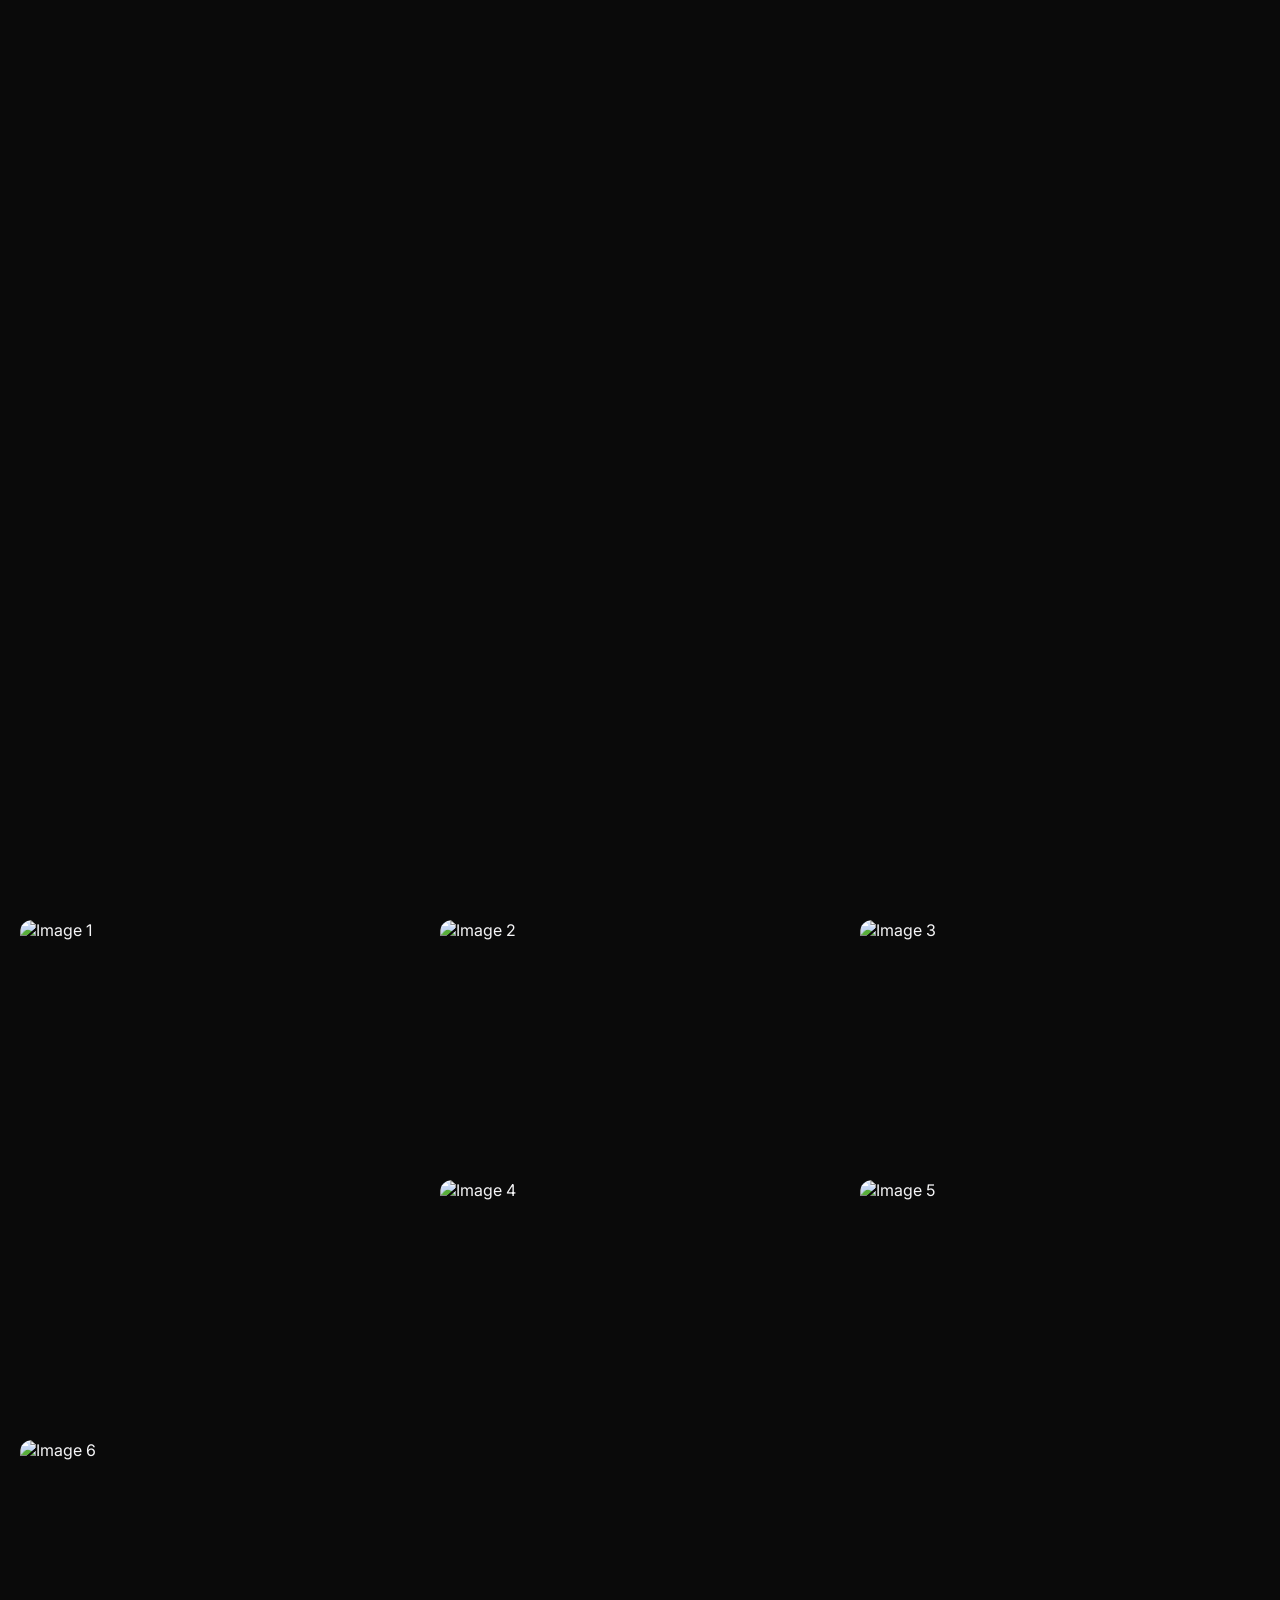
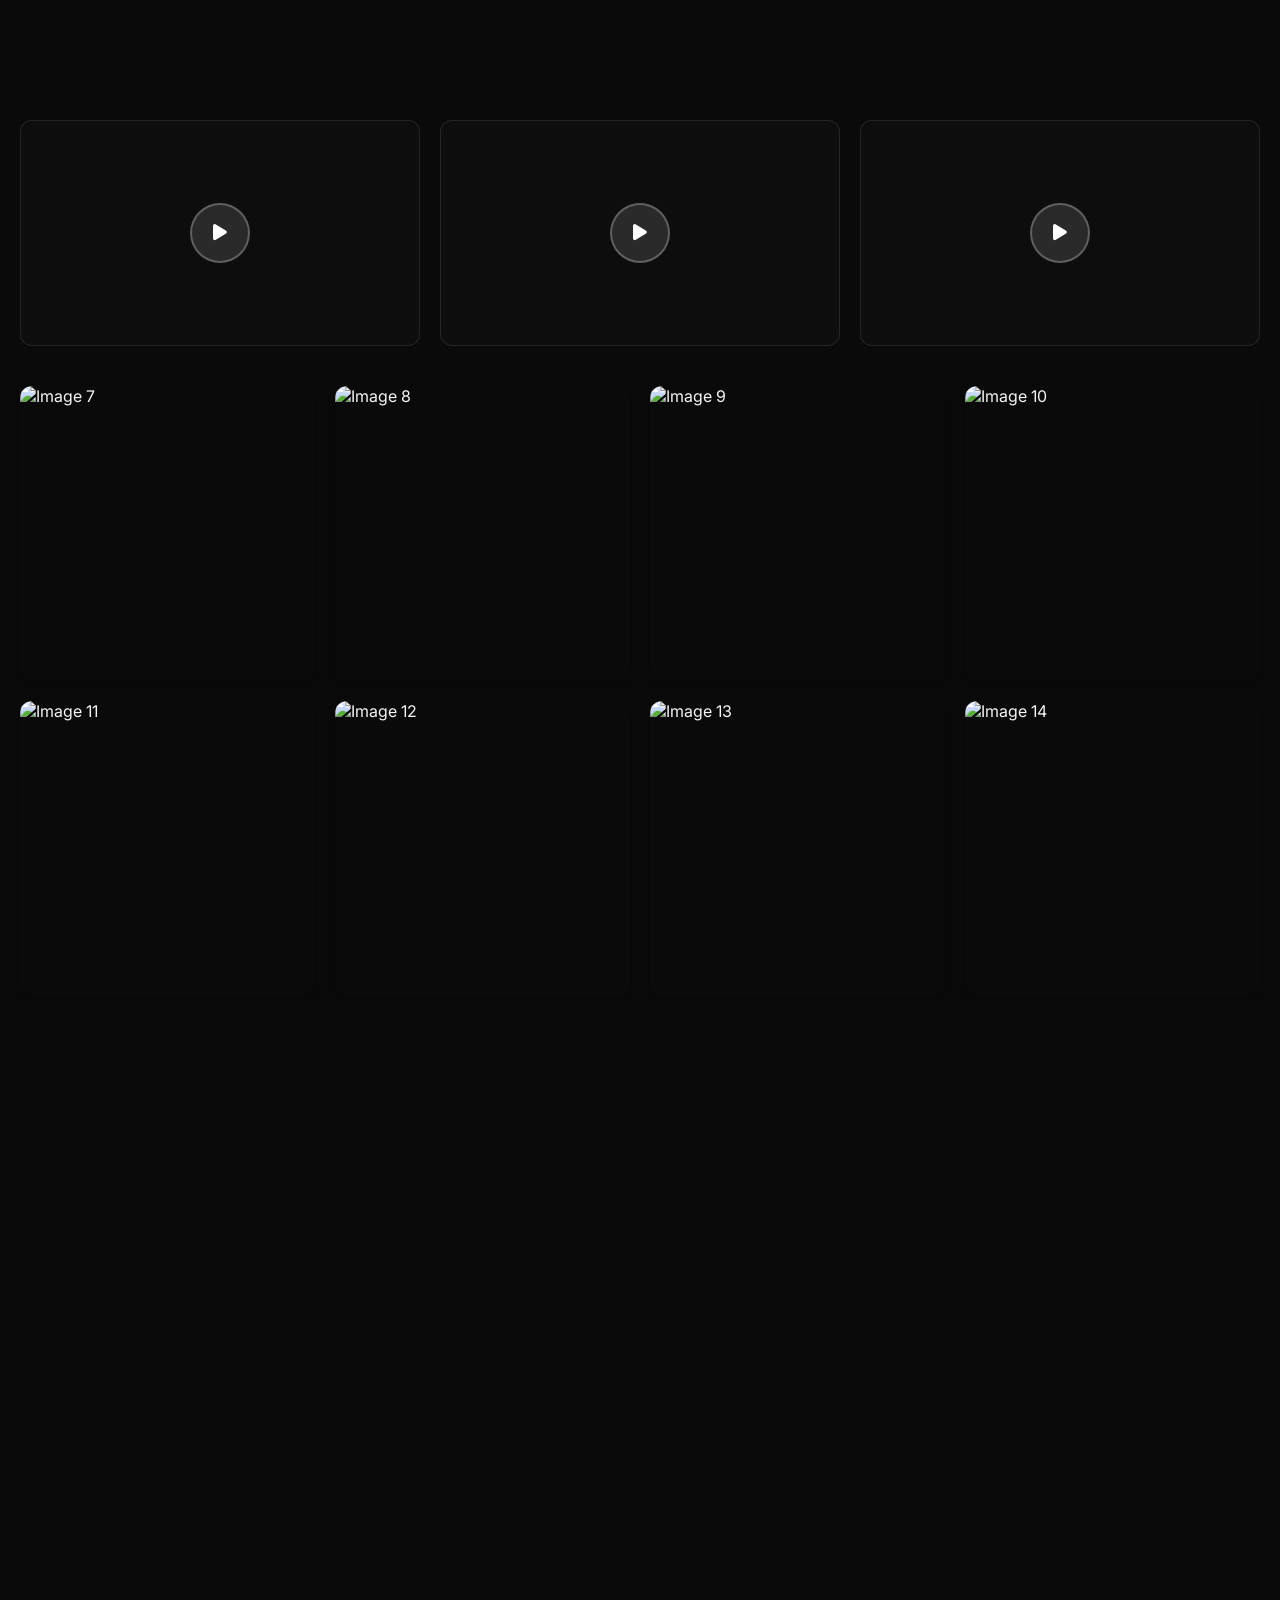
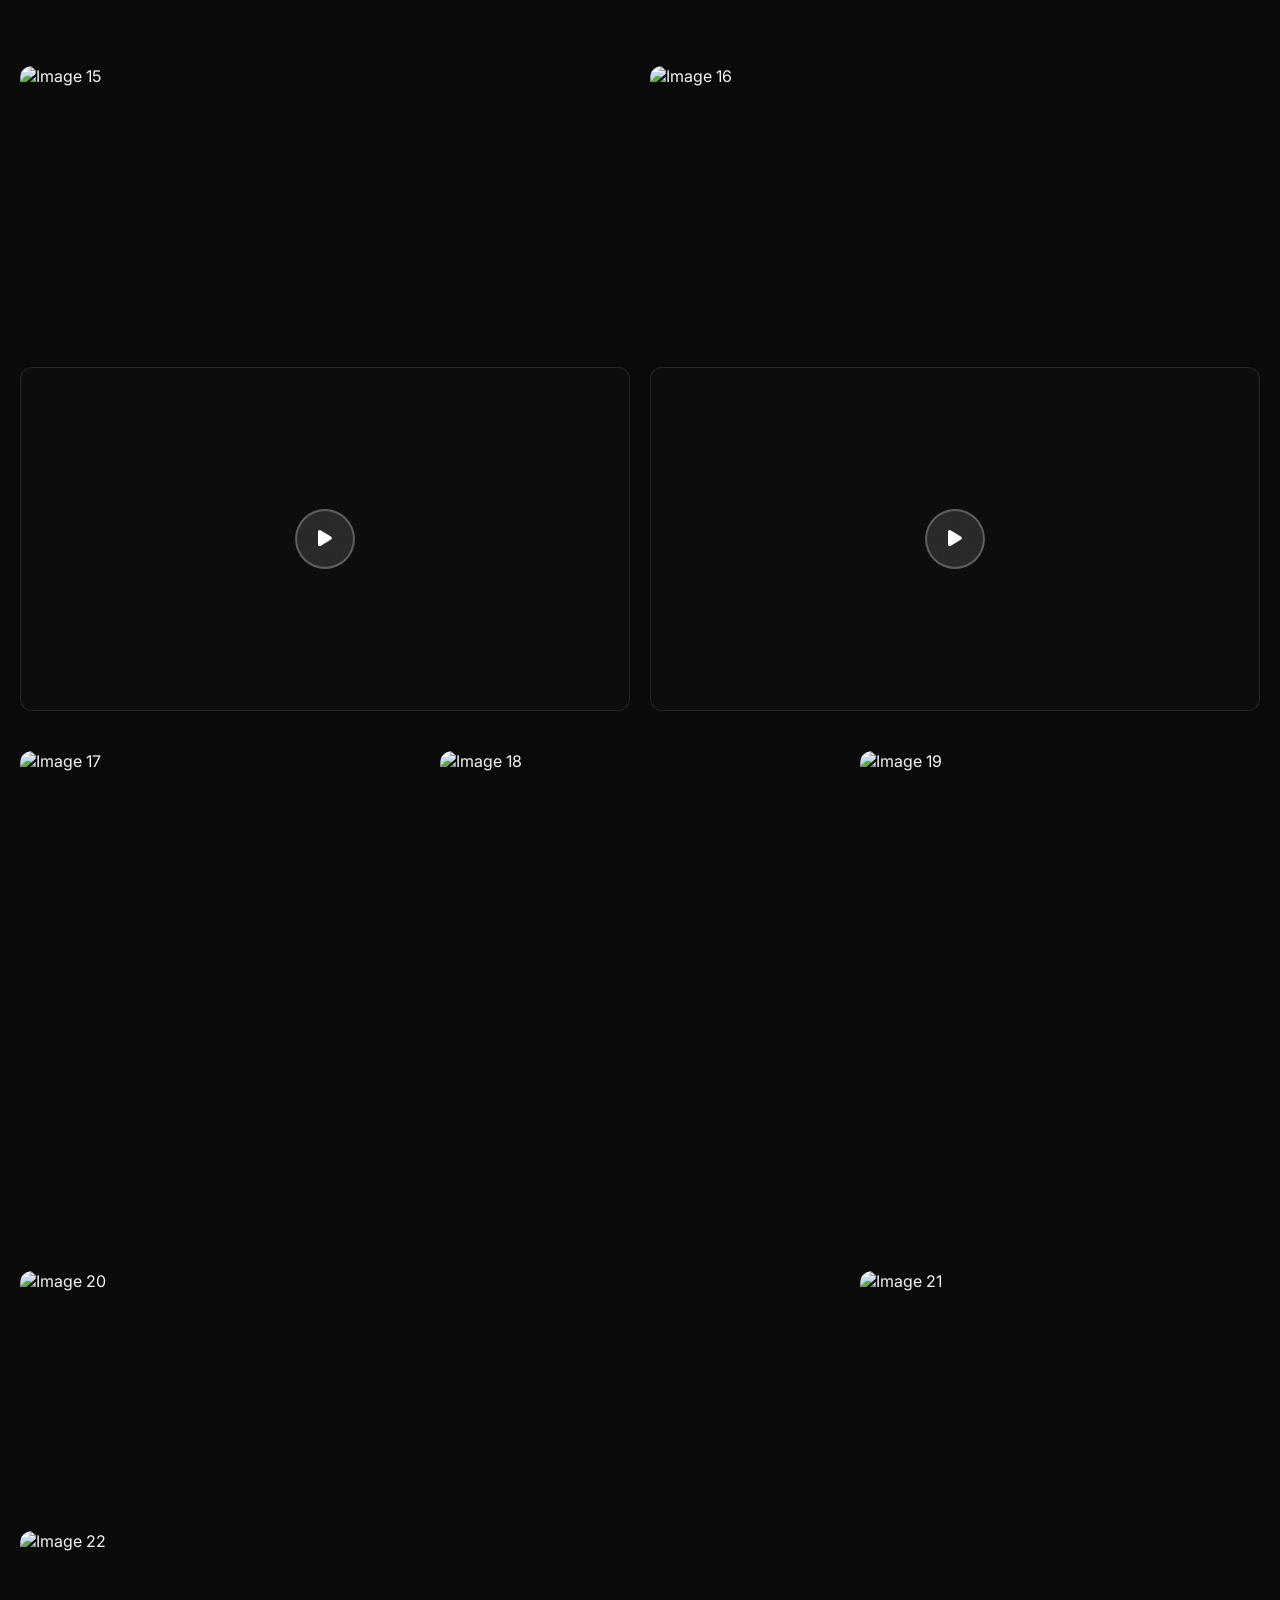
==== index.html @ b15a620a "add content" ====
<!DOCTYPE html>
<html lang="en">
<head>
  <meta charset="UTF-8" />
  <meta name="viewport" content="width=device-width, initial-scale=1.0" />
  <title>Media Showcase</title>
  <meta name="description" content="A premium media showcase of stunning images and cinematic videos." />

  <!-- Google Fonts -->
  <link rel="preconnect" href="https://fonts.googleapis.com" />
  <link rel="preconnect" href="https://fonts.gstatic.com" crossorigin />
  <link href="https://fonts.googleapis.com/css2?family=Inter:wght@300;400;500;600;700;800;900&display=swap" rel="stylesheet" />

  <!-- Font Awesome -->
  <link rel="stylesheet" href="https://cdnjs.cloudflare.com/ajax/libs/font-awesome/6.5.1/css/all.min.css" />

  <!-- Stylesheet -->
  <link rel="stylesheet" href="style.css" />
</head>
<body>

  <!-- ═══════════════════════════════════════════════
       SECTION 1 — Full-width Hero Video
  ═══════════════════════════════════════════════ -->
  <section class="hero-video-section">
    <video autoplay muted loop playsinline class="bg-video">
      <source src="https://vjs.zencdn.net/v/oceans.mp4" type="video/mp4" />
    </video>
    <div class="hero-overlay"></div>
  </section>

  <!-- ═══════════════════════════════════════════════
       SECTION 2 — Masonry Image Grid
  ═══════════════════════════════════════════════ -->
  <section class="media-section">
    <div class="masonry-grid">
      <div class="masonry-item masonry-tall fade-in" data-lightbox="https://picsum.photos/seed/lum1/1200/800">
        <img src="https://picsum.photos/seed/lum1/800/600" alt="Image 1" />
        <div class="item-overlay"><i class="fas fa-expand"></i></div>
      </div>
      <div class="masonry-item fade-in" data-lightbox="https://picsum.photos/seed/lum2/1200/800">
        <img src="https://picsum.photos/seed/lum2/800/600" alt="Image 2" />
        <div class="item-overlay"><i class="fas fa-expand"></i></div>
      </div>
      <div class="masonry-item fade-in" data-lightbox="https://picsum.photos/seed/lum3/1200/800">
        <img src="https://picsum.photos/seed/lum3/800/600" alt="Image 3" />
        <div class="item-overlay"><i class="fas fa-expand"></i></div>
      </div>
      <div class="masonry-item masonry-tall fade-in" data-lightbox="https://picsum.photos/seed/lum4/1200/800">
        <img src="https://picsum.photos/seed/lum4/800/600" alt="Image 4" />
        <div class="item-overlay"><i class="fas fa-expand"></i></div>
      </div>
      <div class="masonry-item fade-in" data-lightbox="https://picsum.photos/seed/lum5/1200/800">
        <img src="https://picsum.photos/seed/lum5/800/600" alt="Image 5" />
        <div class="item-overlay"><i class="fas fa-expand"></i></div>
      </div>
      <div class="masonry-item fade-in" data-lightbox="https://picsum.photos/seed/lum6/1200/800">
        <img src="https://picsum.photos/seed/lum6/800/600" alt="Image 6" />
        <div class="item-overlay"><i class="fas fa-expand"></i></div>
      </div>
    </div>
  </section>

  <!-- ═══════════════════════════════════════════════
       SECTION 3 — Video Cards
  ═══════════════════════════════════════════════ -->
  <section class="media-section">
    <div class="video-grid">
      <div class="video-card fade-in">
        <div class="video-card-inner">
          <video src="https://www.w3schools.com/html/mov_bbb.mp4" muted loop playsinline preload="metadata"></video>
          <div class="video-card-overlay">
            <button class="play-btn" aria-label="Play video"><i class="fas fa-play"></i></button>
          </div>
        </div>
      </div>
      <div class="video-card fade-in">
        <div class="video-card-inner">
          <video src="https://interactive-examples.mdn.mozilla.net/media/cc0-videos/flower.mp4" muted loop playsinline preload="metadata"></video>
          <div class="video-card-overlay">
            <button class="play-btn" aria-label="Play video"><i class="fas fa-play"></i></button>
          </div>
        </div>
      </div>
      <div class="video-card fade-in">
        <div class="video-card-inner">
          <video src="https://vjs.zencdn.net/v/oceans.mp4" muted loop playsinline preload="metadata"></video>
          <div class="video-card-overlay">
            <button class="play-btn" aria-label="Play video"><i class="fas fa-play"></i></button>
          </div>
        </div>
      </div>
    </div>
  </section>

  <!-- ═══════════════════════════════════════════════
       SECTION 4 — Square Image Gallery
  ═══════════════════════════════════════════════ -->
  <section class="media-section">
    <div class="gallery-grid">
      <div class="gallery-item fade-in" data-lightbox="https://picsum.photos/seed/lum7/1200/1200">
        <img src="https://picsum.photos/seed/lum7/600/600" alt="Image 7" />
        <div class="item-overlay"><i class="fas fa-search-plus"></i></div>
      </div>
      <div class="gallery-item fade-in" data-lightbox="https://picsum.photos/seed/lum8/1200/1200">
        <img src="https://picsum.photos/seed/lum8/600/600" alt="Image 8" />
        <div class="item-overlay"><i class="fas fa-search-plus"></i></div>
      </div>
      <div class="gallery-item fade-in" data-lightbox="https://picsum.photos/seed/lum9/1200/1200">
        <img src="https://picsum.photos/seed/lum9/600/600" alt="Image 9" />
        <div class="item-overlay"><i class="fas fa-search-plus"></i></div>
      </div>
      <div class="gallery-item fade-in" data-lightbox="https://picsum.photos/seed/lum10/1200/1200">
        <img src="https://picsum.photos/seed/lum10/600/600" alt="Image 10" />
        <div class="item-overlay"><i class="fas fa-search-plus"></i></div>
      </div>
      <div class="gallery-item fade-in" data-lightbox="https://picsum.photos/seed/lum11/1200/1200">
        <img src="https://picsum.photos/seed/lum11/600/600" alt="Image 11" />
        <div class="item-overlay"><i class="fas fa-search-plus"></i></div>
      </div>
      <div class="gallery-item fade-in" data-lightbox="https://picsum.photos/seed/lum12/1200/1200">
        <img src="https://picsum.photos/seed/lum12/600/600" alt="Image 12" />
        <div class="item-overlay"><i class="fas fa-search-plus"></i></div>
      </div>
      <div class="gallery-item fade-in" data-lightbox="https://picsum.photos/seed/lum13/1200/1200">
        <img src="https://picsum.photos/seed/lum13/600/600" alt="Image 13" />
        <div class="item-overlay"><i class="fas fa-search-plus"></i></div>
      </div>
      <div class="gallery-item fade-in" data-lightbox="https://picsum.photos/seed/lum14/1200/1200">
        <img src="https://picsum.photos/seed/lum14/600/600" alt="Image 14" />
        <div class="item-overlay"><i class="fas fa-search-plus"></i></div>
      </div>
    </div>
  </section>

  <!-- ═══════════════════════════════════════════════
       SECTION 5 — Full-width Video Banner
  ═══════════════════════════════════════════════ -->
  <section class="hero-video-section">
    <video autoplay muted loop playsinline class="bg-video">
      <source src="https://interactive-examples.mdn.mozilla.net/media/cc0-videos/flower.mp4" type="video/mp4" />
    </video>
    <div class="hero-overlay"></div>
  </section>

  <!-- ═══════════════════════════════════════════════
       SECTION 6 — Wide Landscape Images
  ═══════════════════════════════════════════════ -->
  <section class="media-section">
    <div class="wide-grid">
      <div class="wide-item fade-in" data-lightbox="https://picsum.photos/seed/lum15/1600/686">
        <img src="https://picsum.photos/seed/lum15/1200/514" alt="Image 15" />
        <div class="item-overlay"><i class="fas fa-expand"></i></div>
      </div>
      <div class="wide-item fade-in" data-lightbox="https://picsum.photos/seed/lum16/1600/686">
        <img src="https://picsum.photos/seed/lum16/1200/514" alt="Image 16" />
        <div class="item-overlay"><i class="fas fa-expand"></i></div>
      </div>
    </div>
  </section>

  <!-- ═══════════════════════════════════════════════
       SECTION 7 — More Video Cards (inline row)
  ═══════════════════════════════════════════════ -->
  <section class="media-section">
    <div class="video-grid video-grid-2col">
      <div class="video-card fade-in">
        <div class="video-card-inner">
          <video src="https://www.w3schools.com/html/mov_bbb.mp4" muted loop playsinline preload="metadata"></video>
          <div class="video-card-overlay">
            <button class="play-btn" aria-label="Play video"><i class="fas fa-play"></i></button>
          </div>
        </div>
      </div>
      <div class="video-card fade-in">
        <div class="video-card-inner">
          <video src="https://interactive-examples.mdn.mozilla.net/media/cc0-videos/flower.mp4" muted loop playsinline preload="metadata"></video>
          <div class="video-card-overlay">
            <button class="play-btn" aria-label="Play video"><i class="fas fa-play"></i></button>
          </div>
        </div>
      </div>
    </div>
  </section>

  <!-- ═══════════════════════════════════════════════
       SECTION 8 — Final Masonry Grid
  ═══════════════════════════════════════════════ -->
  <section class="media-section">
    <div class="masonry-grid">
      <div class="masonry-item fade-in" data-lightbox="https://picsum.photos/seed/lum17/1200/800">
        <img src="https://picsum.photos/seed/lum17/800/600" alt="Image 17" />
        <div class="item-overlay"><i class="fas fa-expand"></i></div>
      </div>
      <div class="masonry-item masonry-tall fade-in" data-lightbox="https://picsum.photos/seed/lum18/1200/800">
        <img src="https://picsum.photos/seed/lum18/800/600" alt="Image 18" />
        <div class="item-overlay"><i class="fas fa-expand"></i></div>
      </div>
      <div class="masonry-item fade-in" data-lightbox="https://picsum.photos/seed/lum19/1200/800">
        <img src="https://picsum.photos/seed/lum19/800/600" alt="Image 19" />
        <div class="item-overlay"><i class="fas fa-expand"></i></div>
      </div>
      <div class="masonry-item masonry-wide fade-in" data-lightbox="https://picsum.photos/seed/lum20/1200/800">
        <img src="https://picsum.photos/seed/lum20/800/600" alt="Image 20" />
        <div class="item-overlay"><i class="fas fa-expand"></i></div>
      </div>
      <div class="masonry-item fade-in" data-lightbox="https://picsum.photos/seed/lum21/1200/800">
        <img src="https://picsum.photos/seed/lum21/800/600" alt="Image 21" />
        <div class="item-overlay"><i class="fas fa-expand"></i></div>
      </div>
      <div class="masonry-item fade-in" data-lightbox="https://picsum.photos/seed/lum22/1200/800">
        <img src="https://picsum.photos/seed/lum22/800/600" alt="Image 22" />
        <div class="item-overlay"><i class="fas fa-expand"></i></div>
      </div>
    </div>
  </section>

  <!-- ═══════════════════════════════════════════════
       SECTION 9 — Closing Full-width Video
  ═══════════════════════════════════════════════ -->
  <section class="hero-video-section hero-video-short">
    <video autoplay muted loop playsinline class="bg-video">
      <source src="https://www.w3schools.com/html/mov_bbb.mp4" type="video/mp4" />
    </video>
    <div class="hero-overlay"></div>
  </section>

  <!-- ═══════════════════════════════════════════════
       LIGHTBOX MODAL
  ═══════════════════════════════════════════════ -->
  <div class="lightbox" id="lightbox" role="dialog" aria-modal="true" aria-label="Image lightbox">
    <button class="lightbox-close" id="lightboxClose" aria-label="Close"><i class="fas fa-xmark"></i></button>
    <button class="lightbox-nav lb-prev" id="lightboxPrev" aria-label="Previous"><i class="fas fa-chevron-left"></i></button>
    <button class="lightbox-nav lb-next" id="lightboxNext" aria-label="Next"><i class="fas fa-chevron-right"></i></button>
    <div class="lightbox-content">
      <img src="" alt="Lightbox" id="lightboxImg" />
    </div>
    <div class="lightbox-counter" id="lightboxCounter"></div>
  </div>

  <!-- Back to Top -->
  <button class="back-to-top" id="backToTop" aria-label="Back to top"><i class="fas fa-arrow-up"></i></button>

  <script src="script.js"></script>
</body>
</html>
---- style.css ----
/* ═══════════════════════════════════════════════
   MEDIA SHOWCASE — Minimal Style
   Only images & videos, no header/footer
   ═══════════════════════════════════════════════ */

/* ─── Custom Properties ─── */
:root {
  --bg: #0a0a0a;
  --bg-card: rgba(255, 255, 255, 0.04);
  --border: rgba(255, 255, 255, 0.08);
  --border-hover: rgba(255, 255, 255, 0.18);
  --text: #f5f5f7;
  --text-dim: rgba(245, 245, 247, 0.5);
  --accent: #a78bfa;
  --accent-end: #6366f1;
  --glow: rgba(167, 139, 250, 0.3);
  --radius: 12px;
  --ease: cubic-bezier(0.16, 1, 0.3, 1);
  --pad: clamp(10px, 2vw, 20px);

  /* Z-Index Layers */
  --z-overlay: 10;
  --z-button: 20;
  --z-btt: 8000;
  --z-lightbox: 9000;
}

/* ─── Reset ─── */
*,
*::before,
*::after {
  margin: 0;
  padding: 0;
  box-sizing: border-box;
}

html {
  scroll-behavior: smooth;
}

body {
  font-family: 'Inter', -apple-system, BlinkMacSystemFont, 'Segoe UI', sans-serif;
  background: var(--bg);
  color: var(--text);
  overflow-x: hidden;
  -webkit-font-smoothing: antialiased;
}

img {
  display: block;
  max-width: 100%;
  height: auto;
}

button {
  font-family: inherit;
  cursor: pointer;
  border: none;
  background: none;
  color: inherit;
}

/* ═══════════════════════════════════════════════
   SHARED OVERLAY (hover effect for images)
   ═══════════════════════════════════════════════ */
.item-overlay {
  position: absolute;
  inset: 0;
  background: rgba(0, 0, 0, 0.45);
  display: flex;
  align-items: center;
  justify-content: center;
  opacity: 0;
  transition: opacity 0.35s var(--ease);
  pointer-events: none;
}

.item-overlay i {
  font-size: 1.4rem;
  color: #fff;
  transform: scale(0.7);
  transition: transform 0.35s var(--ease);
}

/* ═══════════════════════════════════════════════
   MEDIA SECTIONS — Common spacing
   ═══════════════════════════════════════════════ */
.media-section {
  padding: var(--pad);
}

/* ═══════════════════════════════════════════════
   HERO VIDEO — Full-width background video
   ═══════════════════════════════════════════════ */
.hero-video-section {
  position: relative;
  width: 100%;
  height: 70vh;
  overflow: hidden;
}

.hero-video-section:first-child {
  height: 100vh;
}

.hero-video-short {
  height: 50vh;
}

.bg-video {
  position: absolute;
  inset: 0;
  width: 100%;
  height: 100%;
  object-fit: cover;
}

.hero-overlay {
  position: absolute;
  inset: 0;
  background: linear-gradient(180deg,
      rgba(10, 10, 10, 0.15) 0%,
      rgba(10, 10, 10, 0.05) 40%,
      rgba(10, 10, 10, 0.6) 100%);
}

/* ═══════════════════════════════════════════════
   MASONRY GRID
   ═══════════════════════════════════════════════ */
.masonry-grid {
  display: grid;
  grid-template-columns: repeat(3, 1fr);
  grid-auto-rows: 240px;
  gap: var(--pad);
}

.masonry-item {
  position: relative;
  border-radius: var(--radius);
  overflow: hidden;
  cursor: pointer;
}

.masonry-item img {
  width: 100%;
  height: 100%;
  object-fit: cover;
  transition: transform 0.6s var(--ease);
}

.masonry-item:hover img {
  transform: scale(1.08);
}

.masonry-item:hover .item-overlay {
  opacity: 1;
}

.masonry-item:hover .item-overlay i {
  transform: scale(1);
}

.masonry-tall {
  grid-row: span 2;
}

.masonry-wide {
  grid-column: span 2;
}

/* ═══════════════════════════════════════════════
   VIDEO CARDS
   ═══════════════════════════════════════════════ */
.video-grid {
  display: grid;
  grid-template-columns: repeat(3, 1fr);
  gap: var(--pad);
}

.video-grid-2col {
  grid-template-columns: repeat(2, 1fr);
}

.video-card {
  border-radius: var(--radius);
  overflow: hidden;
  background: var(--bg-card);
  border: 1px solid var(--border);
  transition: transform 0.4s var(--ease), box-shadow 0.4s var(--ease), border-color 0.4s var(--ease);
}

.video-card:hover {
  transform: translateY(-5px);
  box-shadow: 0 16px 48px rgba(0, 0, 0, 0.5);
  border-color: var(--border-hover);
}

.video-card-inner {
  position: relative;
  aspect-ratio: 16 / 9;
  overflow: hidden;
}

.video-card-inner video {
  width: 100%;
  height: 100%;
  object-fit: cover;
  transition: transform 0.6s var(--ease);
}

.video-card:hover .video-card-inner video {
  transform: scale(1.05);
}

.video-card-overlay {
  position: absolute;
  inset: 0;
  background: rgba(0, 0, 0, 0.3);
  transition: background 0.35s var(--ease);
}

.video-card:hover .video-card-overlay {
  background: rgba(0, 0, 0, 0.15);
}

/* Clear the overlay completely when playing */
.video-card-overlay.is-playing {
  background: transparent;
}

.play-btn {
  position: absolute;
  top: 50%;
  left: 50%;
  /* Center the button completely using margin instead of transform for smoother top/left transitions */
  margin-top: -30px;
  margin-left: -30px;
  width: 60px;
  height: 60px;
  border-radius: 50%;
  background: rgba(255, 255, 255, 0.12);
  backdrop-filter: blur(10px);
  -webkit-backdrop-filter: blur(10px);
  border: 2px solid rgba(255, 255, 255, 0.25);
  display: flex;
  align-items: center;
  justify-content: center;
  font-size: 1.15rem;
  color: #fff;
  transition: all 0.4s var(--ease);
}

.play-btn:hover {
  transform: scale(1.12);
  background: linear-gradient(135deg, var(--accent), var(--accent-end));
  border-color: transparent;
}

/* Playing State: Button gets smaller and moves to bottom left */
.video-card-overlay.is-playing .play-btn {
  top: 100%;
  left: 0;
  /* 40px height + 16px bottom gap */
  margin-top: -56px;
  margin-left: 16px;
  width: 40px;
  height: 40px;
  font-size: 0.85rem;
  background: rgba(0, 0, 0, 0.4);
  border-color: rgba(255, 255, 255, 0.15);
}

.video-card-overlay.is-playing .play-btn:hover {
  transform: scale(1.12);
  background: rgba(0, 0, 0, 0.6);
}

/* ═══════════════════════════════════════════════
   SQUARE GALLERY GRID
   ═══════════════════════════════════════════════ */
.gallery-grid {
  display: grid;
  grid-template-columns: repeat(4, 1fr);
  gap: var(--pad);
}

.gallery-item {
  position: relative;
  aspect-ratio: 1;
  border-radius: var(--radius);
  overflow: hidden;
  cursor: pointer;
  box-shadow: 0 2px 8px rgba(0, 0, 0, 0.3);
  transition: box-shadow 0.4s var(--ease);
}

.gallery-item:hover {
  box-shadow: 0 12px 36px rgba(0, 0, 0, 0.5);
}

.gallery-item img {
  width: 100%;
  height: 100%;
  object-fit: cover;
  transition: transform 0.6s var(--ease);
}

.gallery-item:hover img {
  transform: scale(1.1);
}

.gallery-item:hover .item-overlay {
  opacity: 1;
}

.gallery-item:hover .item-overlay i {
  transform: scale(1);
}

/* ═══════════════════════════════════════════════
   WIDE LANDSCAPE IMAGES
   ═══════════════════════════════════════════════ */
.wide-grid {
  display: grid;
  grid-template-columns: repeat(2, 1fr);
  gap: var(--pad);
}

.wide-item {
  position: relative;
  aspect-ratio: 21 / 9;
  border-radius: var(--radius);
  overflow: hidden;
  cursor: pointer;
}

.wide-item img {
  width: 100%;
  height: 100%;
  object-fit: cover;
  transition: transform 0.6s var(--ease);
}

.wide-item:hover img {
  transform: scale(1.06);
}

.wide-item:hover .item-overlay {
  opacity: 1;
}

.wide-item:hover .item-overlay i {
  transform: scale(1);
}

/* ═══════════════════════════════════════════════
   LIGHTBOX
   ═══════════════════════════════════════════════ */
.lightbox {
  position: fixed;
  inset: 0;
  z-index: var(--z-lightbox);
  background: rgba(0, 0, 0, 0.93);
  backdrop-filter: blur(16px);
  -webkit-backdrop-filter: blur(16px);
  display: flex;
  align-items: center;
  justify-content: center;
  opacity: 0;
  pointer-events: none;
  transition: opacity 0.35s var(--ease);
}

.lightbox.active {
  opacity: 1;
  pointer-events: all;
}

.lightbox-content {
  max-width: 90vw;
  max-height: 88vh;
}

.lightbox-content img {
  max-width: 100%;
  max-height: 88vh;
  border-radius: var(--radius);
  object-fit: contain;
  transform: scale(0.92);
  transition: transform 0.4s var(--ease);
}

.lightbox.active .lightbox-content img {
  transform: scale(1);
}

.lightbox-close {
  position: absolute;
  top: 18px;
  right: 18px;
  width: 44px;
  height: 44px;
  border-radius: 50%;
  background: rgba(255, 255, 255, 0.1);
  font-size: 1.15rem;
  display: flex;
  align-items: center;
  justify-content: center;
  transition: background 0.25s;
  z-index: var(--z-overlay);
}

.lightbox-close:hover {
  background: rgba(255, 255, 255, 0.2);
}

.lightbox-nav {
  position: absolute;
  top: 50%;
  transform: translateY(-50%);
  width: 46px;
  height: 46px;
  border-radius: 50%;
  background: rgba(255, 255, 255, 0.1);
  font-size: 1rem;
  display: flex;
  align-items: center;
  justify-content: center;
  transition: background 0.25s;
  z-index: var(--z-overlay);
}

.lightbox-nav:hover {
  background: rgba(255, 255, 255, 0.2);
}

.lb-prev {
  left: 18px;
}

.lb-next {
  right: 18px;
}

.lightbox-counter {
  position: absolute;
  bottom: 18px;
  left: 50%;
  transform: translateX(-50%);
  font-size: 0.85rem;
  color: var(--text-dim);
}

/* ═══════════════════════════════════════════════
   BACK TO TOP
   ═══════════════════════════════════════════════ */
.back-to-top {
  position: fixed;
  bottom: 28px;
  right: 28px;
  width: 46px;
  height: 46px;
  border-radius: 50%;
  background: linear-gradient(135deg, var(--accent), var(--accent-end));
  color: #fff;
  font-size: 1rem;
  display: flex;
  align-items: center;
  justify-content: center;
  z-index: var(--z-btt);
  opacity: 0;
  transform: translateY(16px);
  pointer-events: none;
  transition: opacity 0.35s var(--ease), transform 0.35s var(--ease);
  box-shadow: 0 0 30px var(--glow);
}

.back-to-top.visible {
  opacity: 1;
  transform: translateY(0);
  pointer-events: all;
}

.back-to-top:hover {
  transform: translateY(-3px);
}

/* ═══════════════════════════════════════════════
   SCROLL FADE-IN
   ═══════════════════════════════════════════════ */
.fade-in {
  opacity: 0;
  transform: translateY(28px);
  transition: opacity 0.65s var(--ease), transform 0.65s var(--ease);
}

.fade-in.visible {
  opacity: 1;
  transform: translateY(0);
}

/* ═══════════════════════════════════════════════
   RESPONSIVE — Tablet
   ═══════════════════════════════════════════════ */
@media (max-width: 1024px) {
  .masonry-grid {
    grid-template-columns: repeat(2, 1fr);
    grid-auto-rows: 210px;
  }

  .gallery-grid {
    grid-template-columns: repeat(3, 1fr);
  }

  .video-grid {
    grid-template-columns: repeat(2, 1fr);
  }

  .video-grid-2col {
    grid-template-columns: repeat(2, 1fr);
  }
}

/* ═══════════════════════════════════════════════
   RESPONSIVE — Mobile
   ═══════════════════════════════════════════════ */
@media (max-width: 768px) {
  .masonry-grid {
    grid-template-columns: repeat(2, 1fr);
    grid-auto-rows: 180px;
  }

  .masonry-wide {
    grid-column: span 1;
  }

  .gallery-grid {
    grid-template-columns: repeat(2, 1fr);
  }

  .video-grid,
  .video-grid-2col {
    grid-template-columns: 1fr;
  }

  .wide-grid {
    grid-template-columns: 1fr;
  }

  .hero-video-section {
    height: 50vh;
  }

  .hero-video-section:first-child {
    height: 70vh;
  }

  .hero-video-short {
    height: 40vh;
  }
}

/* ═══════════════════════════════════════════════
   RESPONSIVE — Small phones
   ═══════════════════════════════════════════════ */
@media (max-width: 480px) {
  .masonry-grid {
    grid-template-columns: 1fr;
    grid-auto-rows: 220px;
  }

  .masonry-tall {
    grid-row: span 1;
  }

  .gallery-grid {
    grid-template-columns: 1fr 1fr;
    gap: 8px;
  }
}

/* ─── Scrollbar & Selection ─── */
::selection {
  background: rgba(167, 139, 250, 0.3);
  color: #fff;
}

::-webkit-scrollbar {
  width: 6px;
}

::-webkit-scrollbar-track {
  background: var(--bg);
}

::-webkit-scrollbar-thumb {
  background: rgba(255, 255, 255, 0.08);
  border-radius: 3px;
}

::-webkit-scrollbar-thumb:hover {
  background: rgba(255, 255, 255, 0.15);
}
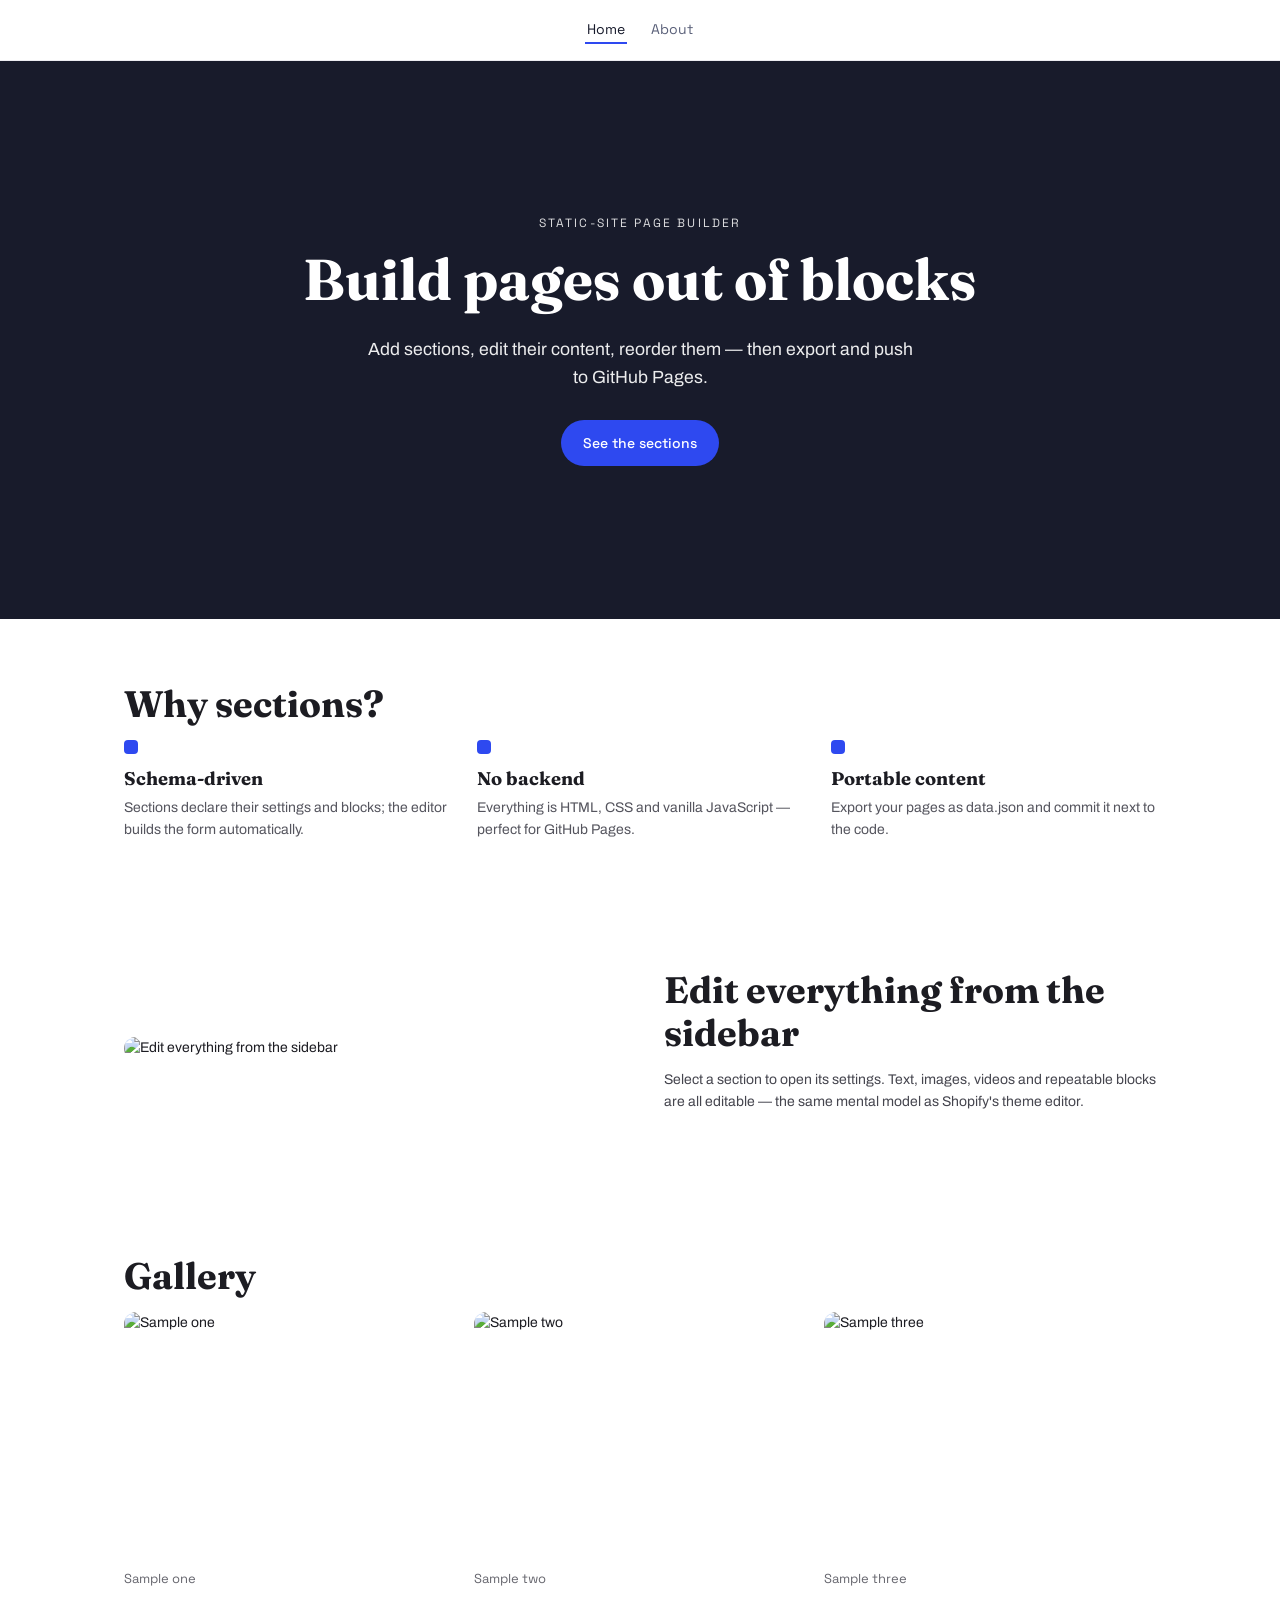
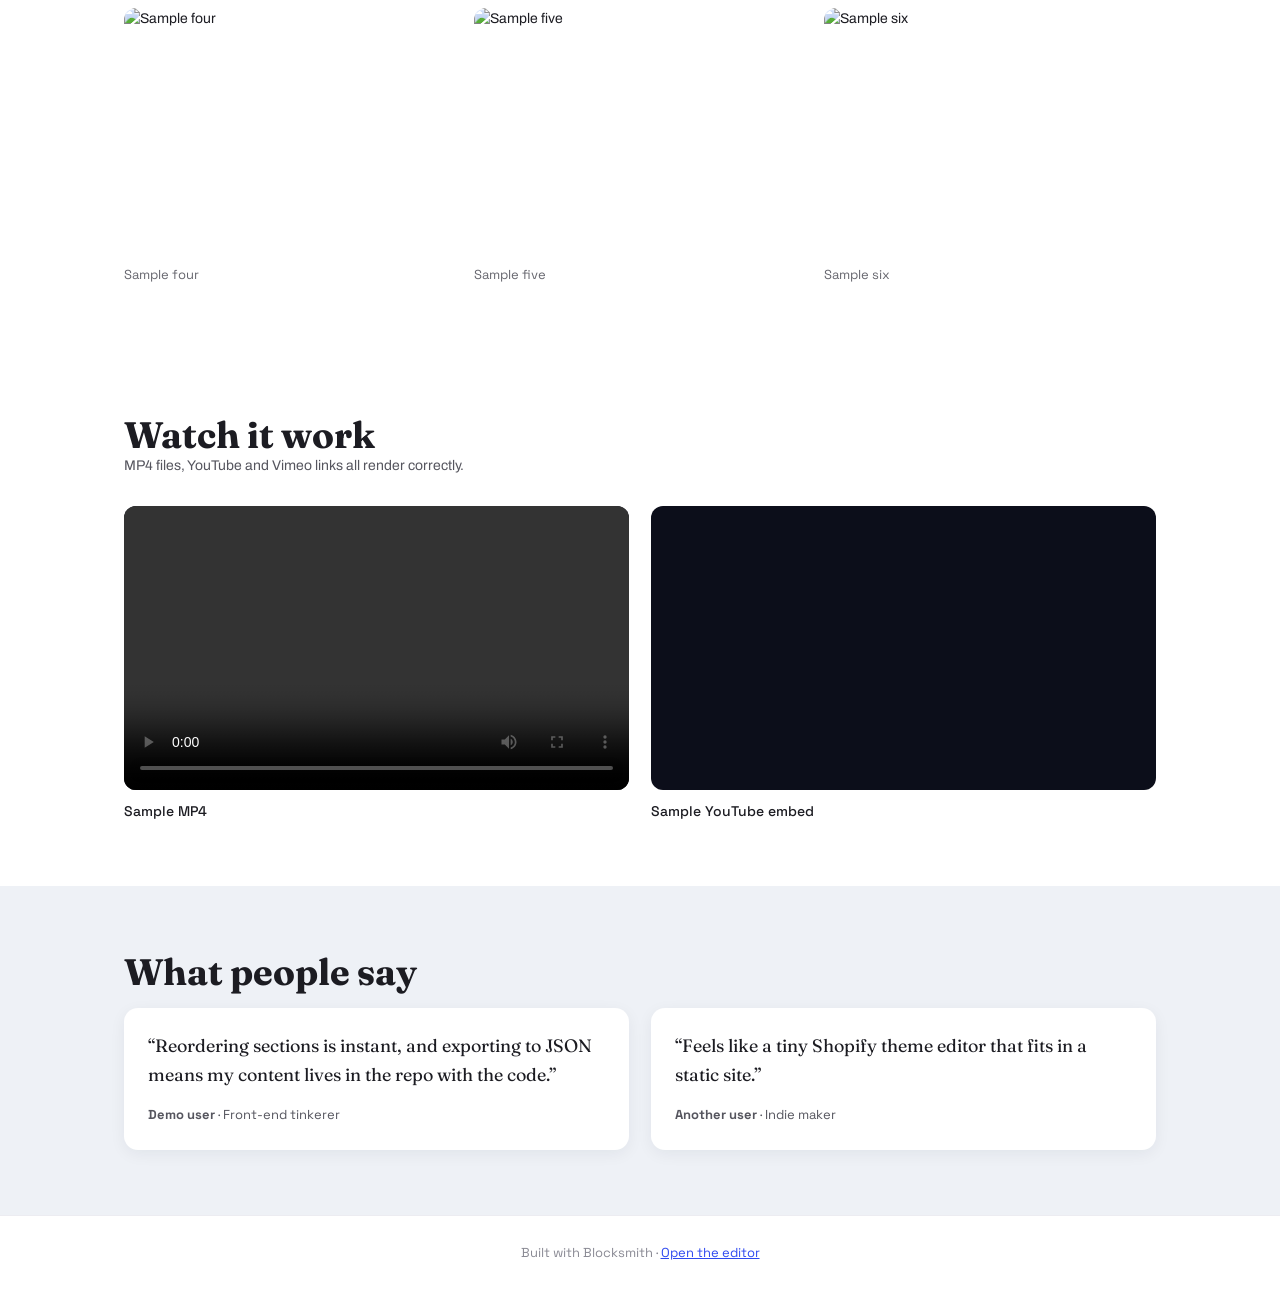
==== commit de3c465e: "web page code update" ====
--- a/index.html
+++ b/index.html
@@ -1,246 +1,27 @@
 <!DOCTYPE html>
 <html lang="en">
 <head>
-  <meta charset="UTF-8" />
-  <meta name="viewport" content="width=device-width, initial-scale=1.0" />
-  <title>Media Showcase</title>
-  <meta name="description" content="A premium media showcase of stunning images and cinematic videos." />
+<meta charset="UTF-8" />
+<meta name="viewport" content="width=device-width, initial-scale=1.0" />
+<title>My Site</title>
+<link rel="preconnect" href="https://fonts.googleapis.com" />
+<link rel="preconnect" href="https://fonts.gstatic.com" crossorigin />
+<link href="https://fonts.googleapis.com/css2?family=Space+Grotesk:wght@500;600&family=Archivo:wght@400;500;600&family=Fraunces:opsz,wght@9..144,600;9..144,700&display=swap" rel="stylesheet" />
+<link rel="stylesheet" href="css/style.css" />
+</head>
+<body class="view">
 
-  <!-- Google Fonts -->
-  <link rel="preconnect" href="https://fonts.googleapis.com" />
-  <link rel="preconnect" href="https://fonts.gstatic.com" crossorigin />
-  <link href="https://fonts.googleapis.com/css2?family=Inter:wght@300;400;500;600;700;800;900&display=swap" rel="stylesheet" />
+  <nav id="viewNav" class="view-nav"></nav>
+  <div id="viewPage" class="site"></div>
 
-  <!-- Font Awesome -->
-  <link rel="stylesheet" href="https://cdnjs.cloudflare.com/ajax/libs/font-awesome/6.5.1/css/all.min.css" />
+  <footer class="view-foot">
+    Built with Blocksmith · <a href="editor.html">Open the editor</a>
+  </footer>
 
-  <!-- Stylesheet -->
-  <link rel="stylesheet" href="style.css" />
-</head>
-<body>
-
-  <!-- ═══════════════════════════════════════════════
-       SECTION 1 — Full-width Hero Video
-  ═══════════════════════════════════════════════ -->
-  <section class="hero-video-section">
-    <video autoplay muted loop playsinline class="bg-video">
-      <source src="https://vjs.zencdn.net/v/oceans.mp4" type="video/mp4" />
-    </video>
-    <div class="hero-overlay"></div>
-  </section>
-
-  <!-- ═══════════════════════════════════════════════
-       SECTION 2 — Masonry Image Grid
-  ═══════════════════════════════════════════════ -->
-  <section class="media-section">
-    <div class="masonry-grid">
-      <div class="masonry-item masonry-tall fade-in" data-lightbox="https://picsum.photos/seed/lum1/1200/800">
-        <img src="https://picsum.photos/seed/lum1/800/600" alt="Image 1" />
-        <div class="item-overlay"><i class="fas fa-expand"></i></div>
-      </div>
-      <div class="masonry-item fade-in" data-lightbox="https://picsum.photos/seed/lum2/1200/800">
-        <img src="https://picsum.photos/seed/lum2/800/600" alt="Image 2" />
-        <div class="item-overlay"><i class="fas fa-expand"></i></div>
-      </div>
-      <div class="masonry-item fade-in" data-lightbox="https://picsum.photos/seed/lum3/1200/800">
-        <img src="https://picsum.photos/seed/lum3/800/600" alt="Image 3" />
-        <div class="item-overlay"><i class="fas fa-expand"></i></div>
-      </div>
-      <div class="masonry-item masonry-tall fade-in" data-lightbox="https://picsum.photos/seed/lum4/1200/800">
-        <img src="https://picsum.photos/seed/lum4/800/600" alt="Image 4" />
-        <div class="item-overlay"><i class="fas fa-expand"></i></div>
-      </div>
-      <div class="masonry-item fade-in" data-lightbox="https://picsum.photos/seed/lum5/1200/800">
-        <img src="https://picsum.photos/seed/lum5/800/600" alt="Image 5" />
-        <div class="item-overlay"><i class="fas fa-expand"></i></div>
-      </div>
-      <div class="masonry-item fade-in" data-lightbox="https://picsum.photos/seed/lum6/1200/800">
-        <img src="https://picsum.photos/seed/lum6/800/600" alt="Image 6" />
-        <div class="item-overlay"><i class="fas fa-expand"></i></div>
-      </div>
-    </div>
-  </section>
-
-  <!-- ═══════════════════════════════════════════════
-       SECTION 3 — Video Cards
-  ═══════════════════════════════════════════════ -->
-  <section class="media-section">
-    <div class="video-grid">
-      <div class="video-card fade-in">
-        <div class="video-card-inner">
-          <video src="https://www.w3schools.com/html/mov_bbb.mp4" muted loop playsinline preload="metadata"></video>
-          <div class="video-card-overlay">
-            <button class="play-btn" aria-label="Play video"><i class="fas fa-play"></i></button>
-          </div>
-        </div>
-      </div>
-      <div class="video-card fade-in">
-        <div class="video-card-inner">
-          <video src="https://interactive-examples.mdn.mozilla.net/media/cc0-videos/flower.mp4" muted loop playsinline preload="metadata"></video>
-          <div class="video-card-overlay">
-            <button class="play-btn" aria-label="Play video"><i class="fas fa-play"></i></button>
-          </div>
-        </div>
-      </div>
-      <div class="video-card fade-in">
-        <div class="video-card-inner">
-          <video src="https://vjs.zencdn.net/v/oceans.mp4" muted loop playsinline preload="metadata"></video>
-          <div class="video-card-overlay">
-            <button class="play-btn" aria-label="Play video"><i class="fas fa-play"></i></button>
-          </div>
-        </div>
-      </div>
-    </div>
-  </section>
-
-  <!-- ═══════════════════════════════════════════════
-       SECTION 4 — Square Image Gallery
-  ═══════════════════════════════════════════════ -->
-  <section class="media-section">
-    <div class="gallery-grid">
-      <div class="gallery-item fade-in" data-lightbox="https://picsum.photos/seed/lum7/1200/1200">
-        <img src="https://picsum.photos/seed/lum7/600/600" alt="Image 7" />
-        <div class="item-overlay"><i class="fas fa-search-plus"></i></div>
-      </div>
-      <div class="gallery-item fade-in" data-lightbox="https://picsum.photos/seed/lum8/1200/1200">
-        <img src="https://picsum.photos/seed/lum8/600/600" alt="Image 8" />
-        <div class="item-overlay"><i class="fas fa-search-plus"></i></div>
-      </div>
-      <div class="gallery-item fade-in" data-lightbox="https://picsum.photos/seed/lum9/1200/1200">
-        <img src="https://picsum.photos/seed/lum9/600/600" alt="Image 9" />
-        <div class="item-overlay"><i class="fas fa-search-plus"></i></div>
-      </div>
-      <div class="gallery-item fade-in" data-lightbox="https://picsum.photos/seed/lum10/1200/1200">
-        <img src="https://picsum.photos/seed/lum10/600/600" alt="Image 10" />
-        <div class="item-overlay"><i class="fas fa-search-plus"></i></div>
-      </div>
-      <div class="gallery-item fade-in" data-lightbox="https://picsum.photos/seed/lum11/1200/1200">
-        <img src="https://picsum.photos/seed/lum11/600/600" alt="Image 11" />
-        <div class="item-overlay"><i class="fas fa-search-plus"></i></div>
-      </div>
-      <div class="gallery-item fade-in" data-lightbox="https://picsum.photos/seed/lum12/1200/1200">
-        <img src="https://picsum.photos/seed/lum12/600/600" alt="Image 12" />
-        <div class="item-overlay"><i class="fas fa-search-plus"></i></div>
-      </div>
-      <div class="gallery-item fade-in" data-lightbox="https://picsum.photos/seed/lum13/1200/1200">
-        <img src="https://picsum.photos/seed/lum13/600/600" alt="Image 13" />
-        <div class="item-overlay"><i class="fas fa-search-plus"></i></div>
-      </div>
-      <div class="gallery-item fade-in" data-lightbox="https://picsum.photos/seed/lum14/1200/1200">
-        <img src="https://picsum.photos/seed/lum14/600/600" alt="Image 14" />
-        <div class="item-overlay"><i class="fas fa-search-plus"></i></div>
-      </div>
-    </div>
-  </section>
-
-  <!-- ═══════════════════════════════════════════════
-       SECTION 5 — Full-width Video Banner
-  ═══════════════════════════════════════════════ -->
-  <section class="hero-video-section">
-    <video autoplay muted loop playsinline class="bg-video">
-      <source src="https://interactive-examples.mdn.mozilla.net/media/cc0-videos/flower.mp4" type="video/mp4" />
-    </video>
-    <div class="hero-overlay"></div>
-  </section>
-
-  <!-- ═══════════════════════════════════════════════
-       SECTION 6 — Wide Landscape Images
-  ═══════════════════════════════════════════════ -->
-  <section class="media-section">
-    <div class="wide-grid">
-      <div class="wide-item fade-in" data-lightbox="https://picsum.photos/seed/lum15/1600/686">
-        <img src="https://picsum.photos/seed/lum15/1200/514" alt="Image 15" />
-        <div class="item-overlay"><i class="fas fa-expand"></i></div>
-      </div>
-      <div class="wide-item fade-in" data-lightbox="https://picsum.photos/seed/lum16/1600/686">
-        <img src="https://picsum.photos/seed/lum16/1200/514" alt="Image 16" />
-        <div class="item-overlay"><i class="fas fa-expand"></i></div>
-      </div>
-    </div>
-  </section>
-
-  <!-- ═══════════════════════════════════════════════
-       SECTION 7 — More Video Cards (inline row)
-  ═══════════════════════════════════════════════ -->
-  <section class="media-section">
-    <div class="video-grid video-grid-2col">
-      <div class="video-card fade-in">
-        <div class="video-card-inner">
-          <video src="https://www.w3schools.com/html/mov_bbb.mp4" muted loop playsinline preload="metadata"></video>
-          <div class="video-card-overlay">
-            <button class="play-btn" aria-label="Play video"><i class="fas fa-play"></i></button>
-          </div>
-        </div>
-      </div>
-      <div class="video-card fade-in">
-        <div class="video-card-inner">
-          <video src="https://interactive-examples.mdn.mozilla.net/media/cc0-videos/flower.mp4" muted loop playsinline preload="metadata"></video>
-          <div class="video-card-overlay">
-            <button class="play-btn" aria-label="Play video"><i class="fas fa-play"></i></button>
-          </div>
-        </div>
-      </div>
-    </div>
-  </section>
-
-  <!-- ═══════════════════════════════════════════════
-       SECTION 8 — Final Masonry Grid
-  ═══════════════════════════════════════════════ -->
-  <section class="media-section">
-    <div class="masonry-grid">
-      <div class="masonry-item fade-in" data-lightbox="https://picsum.photos/seed/lum17/1200/800">
-        <img src="https://picsum.photos/seed/lum17/800/600" alt="Image 17" />
-        <div class="item-overlay"><i class="fas fa-expand"></i></div>
-      </div>
-      <div class="masonry-item masonry-tall fade-in" data-lightbox="https://picsum.photos/seed/lum18/1200/800">
-        <img src="https://picsum.photos/seed/lum18/800/600" alt="Image 18" />
-        <div class="item-overlay"><i class="fas fa-expand"></i></div>
-      </div>
-      <div class="masonry-item fade-in" data-lightbox="https://picsum.photos/seed/lum19/1200/800">
-        <img src="https://picsum.photos/seed/lum19/800/600" alt="Image 19" />
-        <div class="item-overlay"><i class="fas fa-expand"></i></div>
-      </div>
-      <div class="masonry-item masonry-wide fade-in" data-lightbox="https://picsum.photos/seed/lum20/1200/800">
-        <img src="https://picsum.photos/seed/lum20/800/600" alt="Image 20" />
-        <div class="item-overlay"><i class="fas fa-expand"></i></div>
-      </div>
-      <div class="masonry-item fade-in" data-lightbox="https://picsum.photos/seed/lum21/1200/800">
-        <img src="https://picsum.photos/seed/lum21/800/600" alt="Image 21" />
-        <div class="item-overlay"><i class="fas fa-expand"></i></div>
-      </div>
-      <div class="masonry-item fade-in" data-lightbox="https://picsum.photos/seed/lum22/1200/800">
-        <img src="https://picsum.photos/seed/lum22/800/600" alt="Image 22" />
-        <div class="item-overlay"><i class="fas fa-expand"></i></div>
-      </div>
-    </div>
-  </section>
-
-  <!-- ═══════════════════════════════════════════════
-       SECTION 9 — Closing Full-width Video
-  ═══════════════════════════════════════════════ -->
-  <section class="hero-video-section hero-video-short">
-    <video autoplay muted loop playsinline class="bg-video">
-      <source src="https://www.w3schools.com/html/mov_bbb.mp4" type="video/mp4" />
-    </video>
-    <div class="hero-overlay"></div>
-  </section>
-
-  <!-- ═══════════════════════════════════════════════
-       LIGHTBOX MODAL
-  ═══════════════════════════════════════════════ -->
-  <div class="lightbox" id="lightbox" role="dialog" aria-modal="true" aria-label="Image lightbox">
-    <button class="lightbox-close" id="lightboxClose" aria-label="Close"><i class="fas fa-xmark"></i></button>
-    <button class="lightbox-nav lb-prev" id="lightboxPrev" aria-label="Previous"><i class="fas fa-chevron-left"></i></button>
-    <button class="lightbox-nav lb-next" id="lightboxNext" aria-label="Next"><i class="fas fa-chevron-right"></i></button>
-    <div class="lightbox-content">
-      <img src="" alt="Lightbox" id="lightboxImg" />
-    </div>
-    <div class="lightbox-counter" id="lightboxCounter"></div>
-  </div>
-
-  <!-- Back to Top -->
-  <button class="back-to-top" id="backToTop" aria-label="Back to top"><i class="fas fa-arrow-up"></i></button>
-
-  <script src="script.js"></script>
+  <script src="js/schemas.js"></script>
+  <script src="js/store.js"></script>
+  <script src="js/media.js"></script>
+  <script src="js/render.js"></script>
+  <script src="js/view.js"></script>
 </body>
 </html>
--- a/css/style.css
+++ b/css/style.css
@@ -0,0 +1,450 @@
+/* =========================================================================
+   Blocksmith styles
+   1) Tokens   2) Editor chrome   3) Canvas / section themes   4) View mode
+   ========================================================================= */
+
+:root {
+  /* editor chrome */
+  --ink: #171a2b;          /* deep navy ink */
+  --ink-soft: #5a6079;
+  --chrome: #eef0f5;       /* cool porcelain */
+  --panel: #ffffff;
+  --line: #dfe2ec;
+  --accent: #2e49f0;       /* cobalt */
+  --accent-soft: #e6eafe;
+  --danger: #c23a3a;
+  --radius: 10px;
+  --shadow: 0 8px 28px rgba(23, 26, 43, .10);
+
+  /* canvas content */
+  --c-ink: #1c1c22;
+  --c-paper: #ffffff;
+  --c-accent: #2e49f0;
+  --font-ui: "Space Grotesk", system-ui, sans-serif;
+  --font-display: "Fraunces", Georgia, serif;
+  --font-body: "Archivo", system-ui, sans-serif;
+}
+
+* { box-sizing: border-box; }
+[hidden] { display: none !important; }  /* fix: .modal{display:flex} was overriding the hidden attribute */
+html, body { margin: 0; padding: 0; }
+body {
+  font-family: var(--font-ui);
+  background: var(--chrome);
+  color: var(--ink);
+  font-size: 14px;
+}
+button { font: inherit; cursor: pointer; }
+.sr-only {
+  position: absolute; width: 1px; height: 1px;
+  clip-path: inset(50%); overflow: hidden;
+}
+:focus-visible { outline: 2px solid var(--accent); outline-offset: 2px; }
+
+/* ============================== 2. EDITOR CHROME ============================== */
+
+#topbar {
+  position: sticky; top: 0; z-index: 40;
+  display: flex; align-items: center; gap: 18px;
+  padding: 10px 16px;
+  background: var(--panel);
+  border-bottom: 1px solid var(--line);
+}
+.brand { font-weight: 600; letter-spacing: .02em; display: flex; align-items: center; gap: 8px; }
+.brand-glyph { color: var(--accent); font-size: 18px; }
+
+.page-ctl { display: flex; align-items: center; gap: 8px; flex-wrap: wrap; }
+.page-ctl select {
+  font: inherit; padding: 7px 10px;
+  border: 1px solid var(--line); border-radius: 8px; background: var(--panel);
+  min-width: 140px;
+}
+.actions { margin-left: auto; display: flex; gap: 8px; flex-wrap: wrap; }
+
+.tb-btn {
+  padding: 7px 12px; border-radius: 8px;
+  border: 1px solid var(--line); background: var(--panel); color: var(--ink);
+  text-decoration: none; display: inline-flex; align-items: center;
+}
+.tb-btn:hover { border-color: var(--ink-soft); }
+.tb-btn.primary { background: var(--accent); border-color: var(--accent); color: #fff; }
+.tb-btn.primary:hover { background: #2138c9; }
+.tb-btn.danger:hover { border-color: var(--danger); color: var(--danger); }
+.tb-btn:disabled { opacity: .45; cursor: default; pointer-events: none; }
+.dirty-dot { color: #ffd166; margin-left: 6px; font-size: 10px; vertical-align: middle; }
+
+#app { display: flex; min-height: calc(100vh - 53px); }
+
+#sidebar {
+  width: 320px; flex: none;
+  background: var(--panel);
+  border-right: 1px solid var(--line);
+  height: calc(100vh - 53px);
+  position: sticky; top: 53px;
+  overflow-y: auto;
+}
+.panel { padding: 14px; }
+.panel-head { display: flex; align-items: baseline; gap: 10px; margin-bottom: 10px; }
+.panel-head h2 { font-size: 15px; margin: 0; }
+.hint { color: var(--ink-soft); font-size: 12px; }
+.back-btn {
+  border: 1px solid var(--line); background: var(--panel);
+  border-radius: 8px; padding: 4px 9px;
+}
+
+/* section rows */
+.section-list { list-style: none; margin: 0 0 10px; padding: 0; display: grid; gap: 6px; }
+.sec-row {
+  display: flex; align-items: center; gap: 8px;
+  border: 1px solid var(--line); border-radius: var(--radius);
+  padding: 8px 8px; background: var(--panel);
+}
+.sec-row.active { border-color: var(--accent); background: var(--accent-soft); }
+.sec-row.dragging { opacity: .45; }
+.sec-row.drop-target { border-style: dashed; border-color: var(--accent); }
+.sec-row .drag { cursor: grab; color: var(--ink-soft); letter-spacing: -2px; }
+.sec-row .glyph { color: var(--accent); width: 16px; text-align: center; }
+.sec-row .name {
+  flex: 1; text-align: left; border: 0; background: none;
+  padding: 2px 0; font-weight: 500; color: var(--ink);
+}
+.row-actions { display: inline-flex; gap: 4px; }
+.mini {
+  border: 1px solid var(--line); background: var(--panel);
+  border-radius: 6px; padding: 2px 7px; font-size: 12px; color: var(--ink);
+}
+.mini:hover { border-color: var(--ink-soft); }
+.mini.danger:hover { border-color: var(--danger); color: var(--danger); }
+.mini.wide { padding: 6px 10px; }
+
+.add-btn {
+  width: 100%; padding: 10px;
+  border: 1px dashed var(--accent); color: var(--accent);
+  background: var(--accent-soft); border-radius: var(--radius); font-weight: 500;
+  margin-top: 8px;
+}
+.add-btn:hover { background: #dbe1fd; }
+
+/* edit panel */
+.edit-body { display: grid; gap: 14px; }
+.field { display: grid; gap: 5px; }
+.field label { font-size: 12px; font-weight: 500; color: var(--ink-soft); }
+.field input[type="text"], .field input[type="url"],
+.field textarea, .field select {
+  font: inherit; width: 100%;
+  padding: 8px 10px; border: 1px solid var(--line); border-radius: 8px;
+  background: var(--panel); color: var(--ink);
+}
+.field textarea { resize: vertical; }
+.field input:focus, .field textarea:focus, .field select:focus { border-color: var(--accent); }
+.field-check { grid-template-columns: auto 1fr; align-items: center; }
+.field-check label { font-size: 13px; color: var(--ink); }
+.range-row { display: flex; align-items: center; gap: 10px; }
+.range-row input { flex: 1; accent-color: var(--accent); }
+.range-row output { min-width: 28px; text-align: right; color: var(--ink-soft); }
+.field input[type="color"] { width: 48px; height: 32px; padding: 2px; border: 1px solid var(--line); border-radius: 8px; background: var(--panel); }
+
+.media-picker { display: grid; gap: 6px; }
+.media-preview {
+  height: 84px; border: 1px solid var(--line); border-radius: 8px;
+  display: flex; align-items: center; justify-content: center;
+  overflow: hidden; background: var(--chrome);
+}
+.media-preview img, .media-preview video { width: 100%; height: 100%; object-fit: cover; }
+.media-btns { display: flex; gap: 6px; }
+
+.blocks-head { display: flex; align-items: baseline; justify-content: space-between; margin-top: 6px; border-top: 1px solid var(--line); padding-top: 12px; }
+.blocks-head h3 { margin: 0; font-size: 14px; }
+.block-list { display: grid; gap: 8px; }
+.block-card { border: 1px solid var(--line); border-radius: var(--radius); background: var(--panel); }
+.block-card summary {
+  list-style: none; display: flex; justify-content: space-between; align-items: center;
+  padding: 9px 10px; cursor: pointer; font-weight: 500;
+}
+.block-card summary::-webkit-details-marker { display: none; }
+.block-card[open] summary { border-bottom: 1px solid var(--line); }
+.block-fields { padding: 10px; display: grid; gap: 12px; }
+
+/* canvas */
+#canvasWrap { flex: 1; padding: 22px; overflow-x: hidden; }
+#canvas {
+  background: var(--c-paper);
+  border-radius: 14px;
+  box-shadow: var(--shadow);
+  overflow: hidden;
+  min-height: 70vh;
+}
+.sec.editable { cursor: pointer; position: relative; }
+.sec.editable:hover { outline: 2px dashed var(--accent); outline-offset: -2px; }
+.sec.selected { outline: 2px solid var(--accent); outline-offset: -2px; }
+.empty-canvas {
+  padding: 18vh 20px; text-align: center; color: var(--ink-soft);
+  font-size: 17px; line-height: 1.7;
+}
+
+/* modal */
+.modal {
+  position: fixed; inset: 0; z-index: 60;
+  background: rgba(23, 26, 43, .45);
+  display: flex; align-items: center; justify-content: center; padding: 20px;
+}
+.modal-card {
+  background: var(--panel); border-radius: 14px; box-shadow: var(--shadow);
+  width: min(720px, 100%); max-height: 84vh; overflow-y: auto; padding: 18px;
+}
+.modal-head { display: flex; justify-content: space-between; align-items: center; margin-bottom: 12px; }
+.modal-head h2 { margin: 0; font-size: 17px; }
+.catalog { display: grid; grid-template-columns: repeat(auto-fill, minmax(200px, 1fr)); gap: 10px; }
+.cat-card {
+  display: grid; gap: 6px; text-align: left;
+  border: 1px solid var(--line); border-radius: var(--radius);
+  padding: 14px; background: var(--panel);
+}
+.cat-card:hover { border-color: var(--accent); background: var(--accent-soft); }
+.cat-card .glyph { color: var(--accent); font-size: 20px; }
+.cat-card small { color: var(--ink-soft); line-height: 1.4; }
+
+/* toast */
+.toast {
+  position: fixed; bottom: 18px; left: 50%; transform: translateX(-50%);
+  z-index: 80; max-width: min(520px, 92vw);
+  background: var(--ink); color: #fff;
+  padding: 10px 16px; border-radius: 10px; box-shadow: var(--shadow);
+}
+.toast.warn { background: #7a3131; }
+
+/* preview mode: hide chrome, keep canvas */
+body.preview #topbar, body.preview #sidebar { display: none; }
+body.preview #app { min-height: 100vh; }
+body.preview #canvasWrap { padding: 0; }
+body.preview #canvas { border-radius: 0; box-shadow: none; }
+body.preview .sec.editable { cursor: default; }
+body.preview .sec.editable:hover, body.preview .sec.selected { outline: none; }
+.exit-preview {
+  position: fixed; bottom: 18px; right: 18px; z-index: 70;
+  background: var(--ink); color: #fff; border: 0;
+  padding: 10px 16px; border-radius: 999px; box-shadow: var(--shadow);
+}
+
+/* ============================== 3. CANVAS SECTIONS ============================== */
+
+.site { font-family: var(--font-body); color: var(--c-ink); line-height: 1.6; }
+.site .wrap { max-width: 1080px; margin: 0 auto; padding: 64px 24px; }
+.site h1, .site h2, .site h3 { font-family: var(--font-display); line-height: 1.15; margin: 0 0 .4em; }
+.site h1 { font-size: clamp(2.1rem, 5vw, 3.6rem); }
+.site h2 { font-size: clamp(1.6rem, 3.4vw, 2.3rem); }
+.sec-title { margin-bottom: 28px; }
+.sec-intro { max-width: 640px; margin: -16px 0 28px; color: #55555e; }
+.empty-note { color: #8a8a94; font-style: italic; }
+.img-empty, .video-empty {
+  display: flex; align-items: center; justify-content: center;
+  background: #f0f1f5; color: #8a8a94; min-height: 220px; border-radius: 8px;
+  font-family: var(--font-ui); font-size: 13px;
+}
+
+.btn {
+  display: inline-block; padding: 12px 22px; margin-top: 10px;
+  background: var(--c-accent); color: #fff; text-decoration: none;
+  border-radius: 999px; font-family: var(--font-ui); font-weight: 500;
+}
+.btn:hover { background: #2138c9; }
+.btn-ink { background: var(--c-ink); }
+.btn-ink:hover { background: #000; }
+
+/* hero */
+.hero {
+  position: relative; display: flex; align-items: center;
+  background-size: cover; background-position: center; background-color: #23263a;
+  color: #fff;
+}
+.hero-overlay { position: absolute; inset: 0; background: #0c0e1a; }
+.hero-inner { position: relative; width: 100%; max-width: 1080px; margin: 0 auto; padding: 80px 24px; }
+.hero.align-center .hero-inner { text-align: center; }
+.hero .kicker {
+  font-family: var(--font-ui); text-transform: uppercase;
+  letter-spacing: .18em; font-size: 12px; margin: 0 0 14px; opacity: .85;
+}
+.hero-sub { max-width: 560px; font-size: 1.1rem; opacity: .92; }
+.hero.align-center .hero-sub { margin-left: auto; margin-right: auto; }
+
+/* media + text */
+.split {
+  display: grid; grid-template-columns: 1fr 1fr; gap: 48px; align-items: center;
+  max-width: 1080px; margin: 0 auto; padding: 64px 24px;
+}
+.split.layout-right .split-media { order: 2; }
+.split-media img { width: 100%; border-radius: 12px; display: block; }
+.split-copy p { color: #45454e; }
+
+/* video frames (shared) */
+.video-frame { position: relative; aspect-ratio: 16 / 9; border-radius: 12px; overflow: hidden; background: #0c0e1a; }
+.video-frame iframe, .video-frame video {
+  position: absolute; inset: 0; width: 100%; height: 100%; border: 0; object-fit: cover;
+}
+.video-frame video { object-fit: contain; }
+
+/* gallery */
+.gal-grid { display: grid; gap: 18px; }
+.gal-grid.cols-2 { grid-template-columns: repeat(2, 1fr); }
+.gal-grid.cols-3 { grid-template-columns: repeat(3, 1fr); }
+.gal-grid.cols-4 { grid-template-columns: repeat(4, 1fr); }
+.gal-item { text-decoration: none; color: inherit; }
+.gal-item figure { margin: 0; }
+.gal-item img { width: 100%; aspect-ratio: 4 / 3; object-fit: cover; display: block; }
+.gal-item .rounded img, .gal-item .rounded .img-empty { border-radius: 12px; }
+.gal-item figcaption { font-size: 13px; color: #66666e; padding-top: 8px; font-family: var(--font-ui); }
+
+/* videos */
+.vid-grid { display: grid; gap: 22px; }
+.vid-grid.cols-1 { grid-template-columns: 1fr; }
+.vid-grid.cols-2 { grid-template-columns: repeat(2, 1fr); }
+.vid-grid.cols-3 { grid-template-columns: repeat(3, 1fr); }
+.vid-title { font-family: var(--font-ui); font-weight: 500; margin: 10px 0 0; }
+
+/* features */
+.feat-grid { display: grid; gap: 28px; }
+.feat-grid.cols-2 { grid-template-columns: repeat(2, 1fr); }
+.feat-grid.cols-3 { grid-template-columns: repeat(3, 1fr); }
+.feat-grid.cols-4 { grid-template-columns: repeat(4, 1fr); }
+.feat h3 { font-size: 1.15rem; margin-top: 14px; }
+.feat p { color: #55555e; margin: 0; }
+.feat-img { width: 56px; height: 56px; object-fit: cover; border-radius: 12px; }
+.feat-dot { display: block; width: 14px; height: 14px; border-radius: 4px; background: var(--c-accent); }
+
+/* quotes */
+.quotes-band { padding: 1px 0; }
+.quote-grid { display: grid; grid-template-columns: repeat(auto-fit, minmax(280px, 1fr)); gap: 22px; }
+.quote {
+  margin: 0; background: #fff; border-radius: 14px; padding: 24px;
+  box-shadow: 0 4px 16px rgba(23, 26, 43, .06);
+}
+.quote p { font-family: var(--font-display); font-size: 1.12rem; margin: 0 0 16px; }
+.quote footer { display: flex; align-items: center; gap: 10px; font-family: var(--font-ui); font-size: 13px; color: #55555e; }
+.quote footer img { width: 36px; height: 36px; border-radius: 50%; object-fit: cover; }
+
+
+/* video hero */
+.vhero {
+  position: relative; display: flex; align-items: center;
+  overflow: hidden; background: #0c0e1a; color: #fff;
+}
+.bg-media { position: absolute; inset: 0; width: 100%; height: 100%; object-fit: cover; z-index: 0; }
+.bg-frame {
+  border: 0; pointer-events: none; inset: auto;
+  width: 100vw; height: 56.25vw; min-height: 100%; min-width: 177.78vh;
+  top: 50%; left: 50%; transform: translate(-50%, -50%);
+}
+.vhero .hero-overlay { z-index: 1; }
+.vhero .hero-inner { position: relative; z-index: 2; }
+
+/* slideshow */
+.slideshow { position: relative; }
+.slide-track {
+  display: flex; overflow-x: auto;
+  scroll-snap-type: x mandatory; scrollbar-width: none;
+}
+.slide-track::-webkit-scrollbar { display: none; }
+.slide { flex: 0 0 100%; scroll-snap-align: center; margin: 0; position: relative; }
+.slide a { color: inherit; text-decoration: none; }
+.slide img { width: 100%; height: 52vh; object-fit: cover; display: block; }
+.slideshow.tall .slide img { height: 74vh; }
+.slide figcaption {
+  position: absolute; left: 0; right: 0; bottom: 0;
+  padding: 26px 28px 18px;
+  background: linear-gradient(transparent, rgba(0, 0, 0, .55));
+  color: #fff; font-family: var(--font-ui); font-size: 15px;
+}
+.slide-arrow {
+  position: absolute; top: 50%; transform: translateY(-50%); z-index: 3;
+  width: 42px; height: 42px; border: 0; border-radius: 50%;
+  background: rgba(255, 255, 255, .92); color: var(--ink);
+  font-size: 24px; line-height: 1; box-shadow: 0 2px 10px rgba(0,0,0,.25);
+}
+.slide-arrow:hover { background: #fff; }
+.slide-arrow.prev { left: 14px; }
+.slide-arrow.next { right: 14px; }
+
+/* image collage (masonry via CSS columns) */
+.collage { columns: 3; column-gap: 16px; }
+.collage.cols-2 { columns: 2; }
+.collage.cols-4 { columns: 4; }
+.collage-item { break-inside: avoid; margin: 0 0 16px; }
+.collage-item img { width: 100%; border-radius: 10px; display: block; }
+.collage-item figcaption { font-size: 13px; color: #66666e; padding-top: 6px; font-family: var(--font-ui); }
+
+/* image strip */
+.strip-wrap { padding-top: 44px; padding-bottom: 44px; }
+.strip-heading {
+  text-align: center; font-family: var(--font-ui); text-transform: uppercase;
+  letter-spacing: .16em; font-size: 12px; color: #8a8a94; margin: 0 0 22px;
+}
+.strip { display: flex; flex-wrap: wrap; gap: 20px 40px; align-items: center; justify-content: center; }
+.strip img { display: block; width: auto; border-radius: 6px; }
+.strip.gray img { filter: grayscale(1); opacity: .72; transition: filter .2s, opacity .2s; }
+.strip.gray a:hover img, .strip.gray img:hover { filter: none; opacity: 1; }
+
+/* media cards */
+.card-grid { display: grid; gap: 22px; align-items: start; }
+.card-grid.cols-2 { grid-template-columns: repeat(2, 1fr); }
+.card-grid.cols-3 { grid-template-columns: repeat(3, 1fr); }
+.mcard {
+  border: 1px solid #ececf1; border-radius: 14px; overflow: hidden;
+  background: #fff; display: flex; flex-direction: column;
+  box-shadow: 0 4px 16px rgba(23, 26, 43, .05);
+}
+.mcard > img { width: 100%; aspect-ratio: 16 / 10; object-fit: cover; display: block; }
+.mcard .video-frame { border-radius: 0; }
+.mcard-body { padding: 18px 18px 20px; }
+.mcard-body h3 { margin: 0 0 8px; font-size: 1.1rem; }
+.mcard-body p { margin: 0; color: #55555e; font-size: .95rem; }
+.mcard-link {
+  font-family: var(--font-ui); color: var(--c-accent);
+  text-decoration: none; font-weight: 500; display: inline-block; margin-top: 10px;
+}
+
+/* ============================== 4. VIEW MODE ============================== */
+
+body.view { background: #fff; }
+.view-nav {
+  display: flex; gap: 22px; justify-content: center; flex-wrap: wrap;
+  padding: 16px 20px; border-bottom: 1px solid #ececf1;
+  font-family: var(--font-ui);
+  position: sticky; top: 0; background: rgba(255, 255, 255, .92);
+  backdrop-filter: blur(6px); z-index: 20;
+}
+.view-nav a { text-decoration: none; color: var(--ink-soft); padding: 4px 2px; }
+.view-nav a.on { color: var(--ink); border-bottom: 2px solid var(--accent); }
+.view-foot {
+  text-align: center; padding: 28px; color: #8a8a94;
+  font-family: var(--font-ui); font-size: 13px; border-top: 1px solid #ececf1;
+}
+.view-foot a { color: var(--accent); }
+
+/* ============================== responsive ============================== */
+
+@media (max-width: 920px) {
+  #app { flex-direction: column; }
+  #sidebar {
+    width: 100%; height: auto; position: static;
+    border-right: 0; border-bottom: 1px solid var(--line);
+    max-height: 46vh;
+  }
+  .split { grid-template-columns: 1fr; gap: 26px; }
+  .split.layout-right .split-media { order: 0; }
+  .gal-grid.cols-3, .gal-grid.cols-4, .feat-grid.cols-3, .feat-grid.cols-4 { grid-template-columns: repeat(2, 1fr); }
+  .vid-grid.cols-2, .vid-grid.cols-3 { grid-template-columns: 1fr; }
+  .collage, .collage.cols-4 { columns: 2; }
+  .card-grid.cols-2, .card-grid.cols-3 { grid-template-columns: 1fr 1fr; }
+}
+@media (max-width: 560px) {
+  .gal-grid.cols-2, .gal-grid.cols-3, .gal-grid.cols-4,
+  .feat-grid.cols-2, .feat-grid.cols-3, .feat-grid.cols-4 { grid-template-columns: 1fr; }
+  .collage, .collage.cols-2, .collage.cols-4 { columns: 1; }
+  .card-grid.cols-2, .card-grid.cols-3 { grid-template-columns: 1fr; }
+  .slide img { height: 42vh; }
+  #topbar { gap: 10px; }
+}
+
+@media (prefers-reduced-motion: reduce) {
+  * { animation: none !important; transition: none !important; scroll-behavior: auto !important; }
+}
